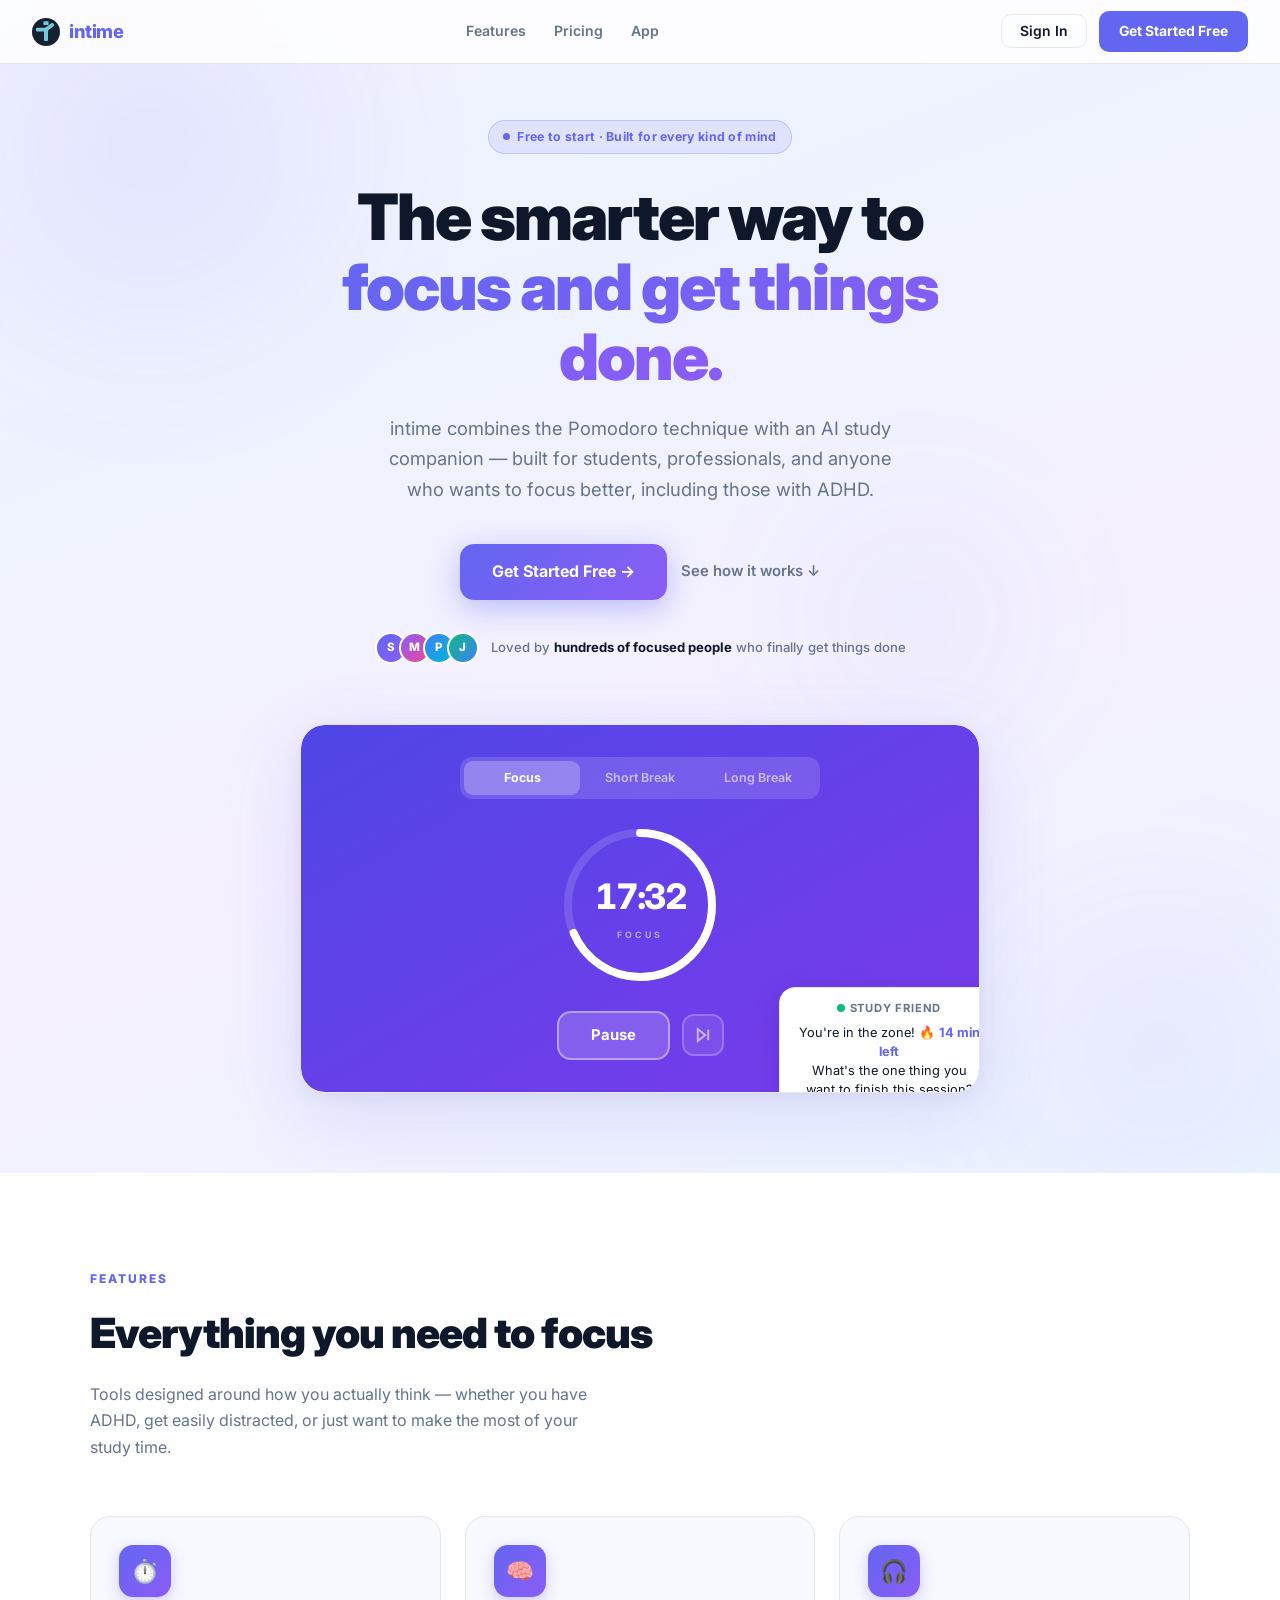
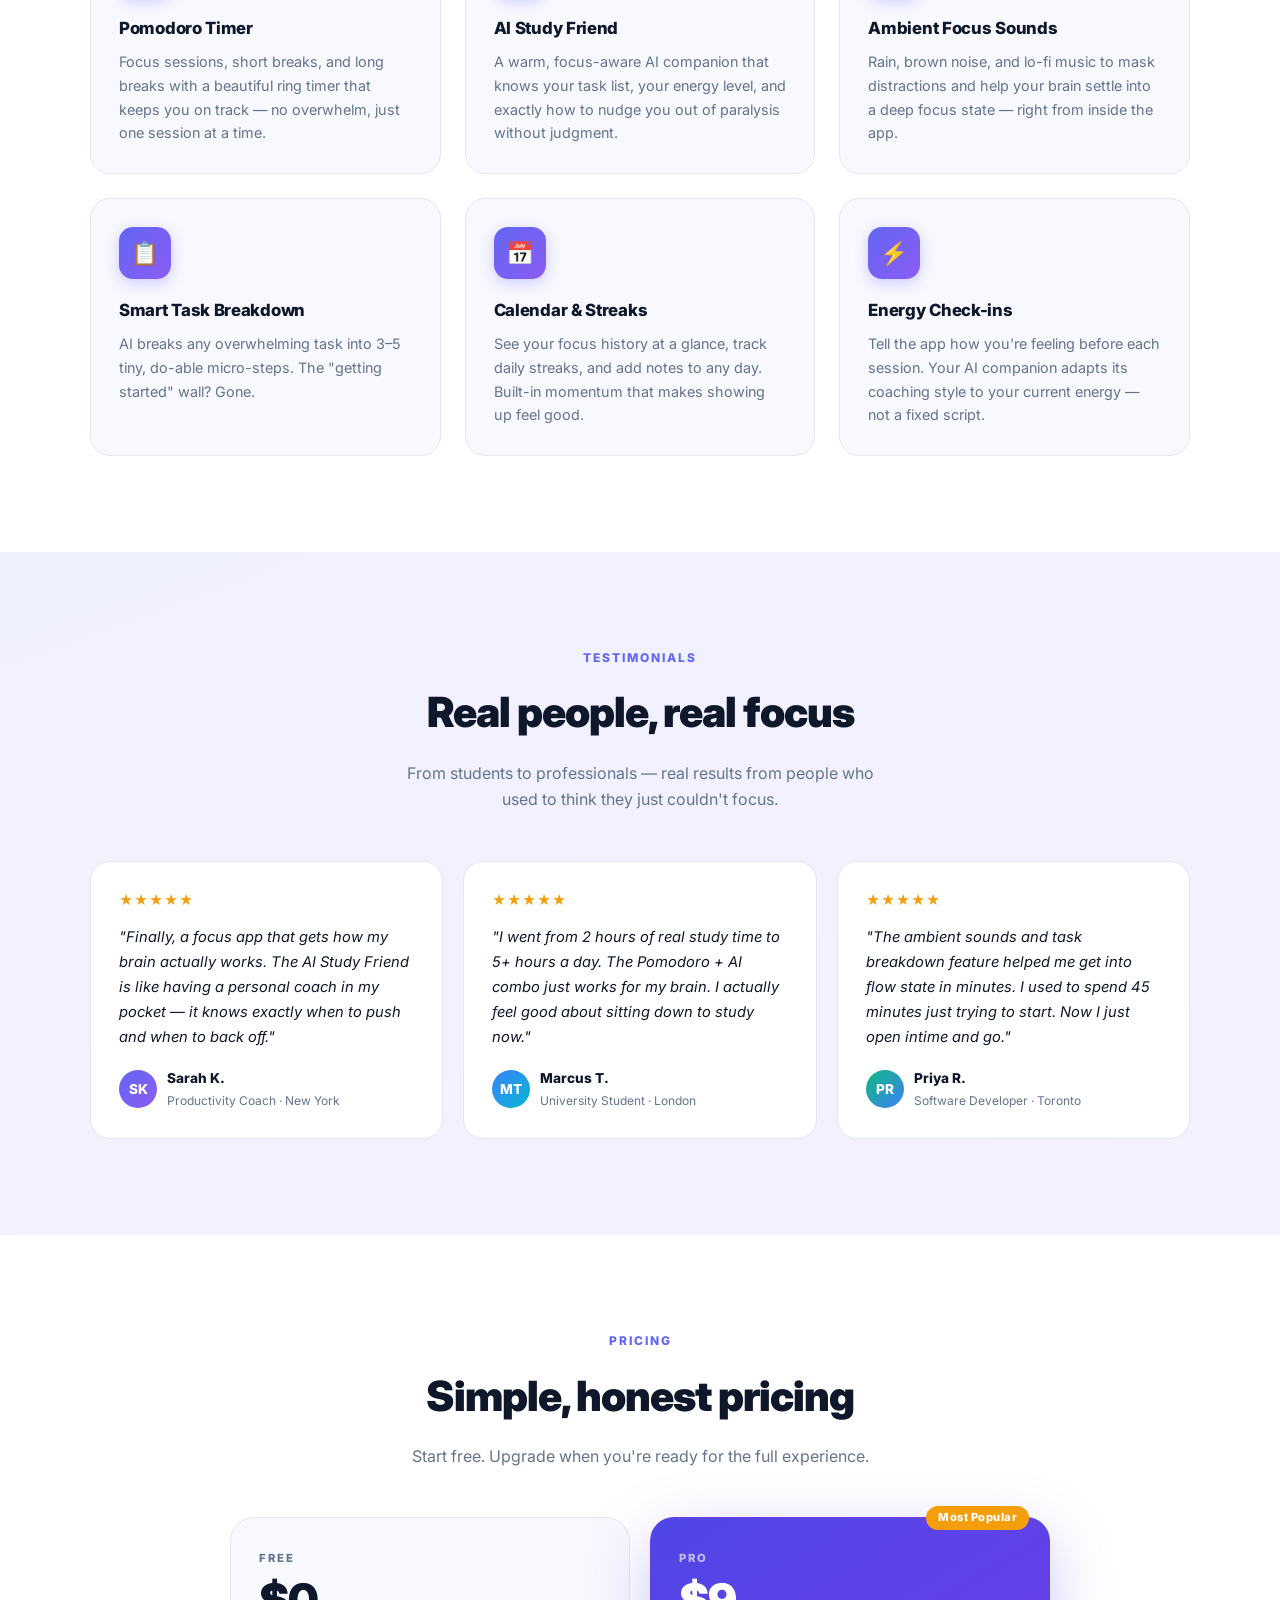
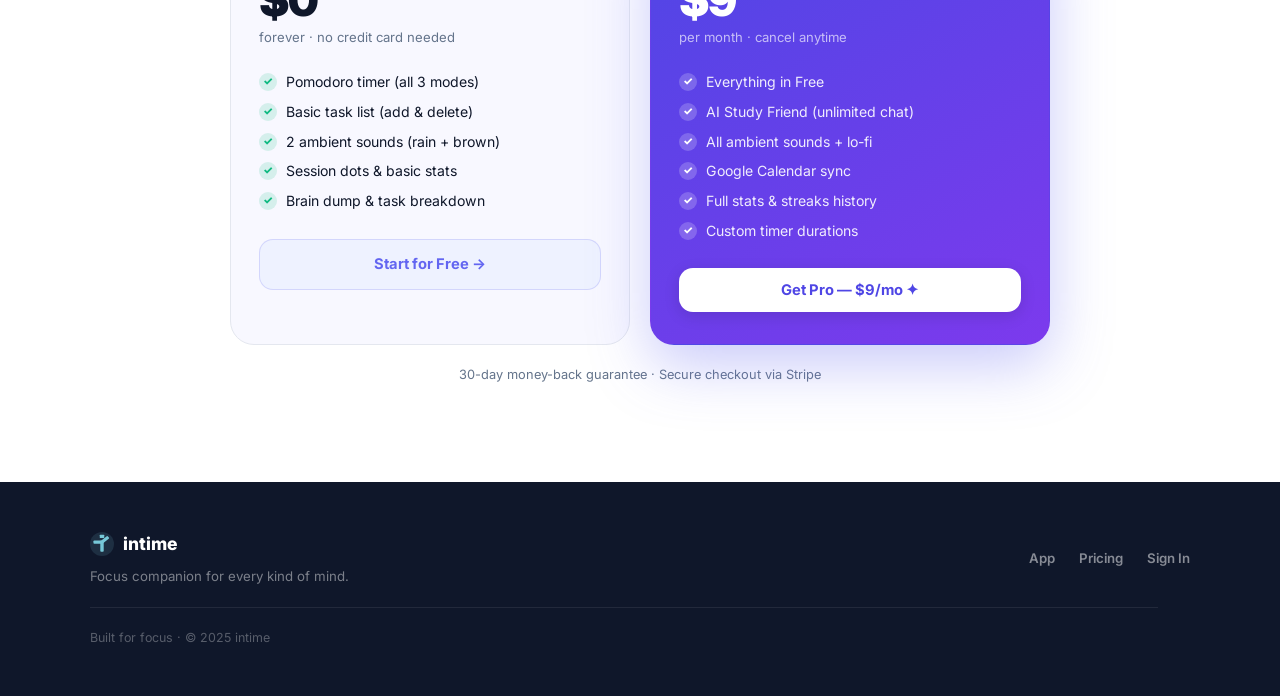
==== static/landing.html @ 189d14dd "Production-ready: deploy config + bug fixes - Fix critical auth vulnerability: server now verifies G" ====
<!DOCTYPE html>
<html lang="en">
<head>
    <meta charset="UTF-8">
    <meta name="viewport" content="width=device-width, initial-scale=1.0">
    <title>intime — Focus companion for every kind of mind</title>
    <script src="https://accounts.google.com/gsi/client" async defer></script>
    <link rel="preconnect" href="https://fonts.googleapis.com">
    <link rel="preconnect" href="https://fonts.gstatic.com" crossorigin>
    <link href="https://fonts.googleapis.com/css2?family=Inter:wght@400;500;600;700;800;900&display=swap" rel="stylesheet">
    <style>
        *, *::before, *::after { box-sizing: border-box; margin: 0; padding: 0; }
        :root {
            --primary: #6366F1;
            --primary-deep: #4F46E5;
            --primary-dim: #EEF2FF;
            --text: #0F172A;
            --text-muted: #64748B;
            --border: #E4E7EF;
            --bg: #F8F8FF;
            --panel: #FFFFFF;
            --success: #10B981;
        }
        html { scroll-behavior: smooth; }
        body {
            font-family: 'Inter', sans-serif;
            background: var(--bg);
            color: var(--text);
            line-height: 1.6;
            overflow-x: hidden;
        }

        /* ── Nav ── */
        .nav {
            position: fixed;
            top: 0; left: 0; right: 0;
            height: 64px;
            background: rgba(255,255,255,0.85);
            backdrop-filter: blur(12px);
            border-bottom: 1px solid var(--border);
            display: flex;
            align-items: center;
            justify-content: space-between;
            padding: 0 32px;
            z-index: 100;
        }
        .nav-logo {
            display: flex;
            align-items: center;
            gap: 9px;
            text-decoration: none;
            font-weight: 800;
            font-size: 1.15rem;
            color: var(--primary);
            letter-spacing: -0.4px;
        }
        .nav-links {
            display: flex;
            align-items: center;
            gap: 28px;
        }
        .nav-links a {
            text-decoration: none;
            font-size: 0.88rem;
            font-weight: 600;
            color: var(--text-muted);
            transition: color 0.15s;
        }
        .nav-links a:hover { color: var(--text); }
        .nav-cta {
            display: flex;
            align-items: center;
            gap: 12px;
        }
        .btn-ghost {
            padding: 8px 18px;
            border-radius: 10px;
            border: 1.5px solid var(--border);
            background: transparent;
            color: var(--text);
            font-size: 0.87rem;
            font-weight: 600;
            cursor: pointer;
            font-family: inherit;
            text-decoration: none;
            transition: border-color 0.15s;
        }
        .btn-ghost:hover { border-color: var(--primary); color: var(--primary); }
        .btn-primary {
            padding: 9px 20px;
            border-radius: 10px;
            border: none;
            background: var(--primary);
            color: white;
            font-size: 0.87rem;
            font-weight: 700;
            cursor: pointer;
            font-family: inherit;
            text-decoration: none;
            transition: opacity 0.15s, transform 0.1s;
        }
        .btn-primary:hover { opacity: 0.88; transform: translateY(-1px); }

        /* ── Hero ── */
        .hero {
            min-height: 100vh;
            display: flex;
            flex-direction: column;
            align-items: center;
            justify-content: center;
            text-align: center;
            padding: 120px 24px 80px;
            position: relative;
            overflow: hidden;
            background: linear-gradient(160deg, #F0F1FF 0%, #EEF2FF 30%, #F5F0FF 60%, #EBF4FF 100%);
        }
        .hero-blob {
            position: absolute;
            border-radius: 50%;
            filter: blur(80px);
            opacity: 0.5;
            pointer-events: none;
            animation: floatBlob 8s ease-in-out infinite;
        }
        .hero-blob-1 {
            width: 500px; height: 500px;
            background: radial-gradient(circle, rgba(99,102,241,0.25) 0%, transparent 70%);
            top: -100px; left: -100px;
            animation-delay: 0s;
        }
        .hero-blob-2 {
            width: 400px; height: 400px;
            background: radial-gradient(circle, rgba(139,92,246,0.2) 0%, transparent 70%);
            bottom: -80px; right: -80px;
            animation-delay: -3s;
        }
        .hero-blob-3 {
            width: 300px; height: 300px;
            background: radial-gradient(circle, rgba(59,130,246,0.15) 0%, transparent 70%);
            top: 40%; left: 60%;
            animation-delay: -5s;
        }
        @keyframes floatBlob {
            0%, 100% { transform: translate(0, 0) scale(1); }
            33%       { transform: translate(20px, -30px) scale(1.05); }
            66%       { transform: translate(-15px, 20px) scale(0.97); }
        }

        .hero-badge {
            display: inline-flex;
            align-items: center;
            gap: 7px;
            padding: 6px 14px;
            border-radius: 99px;
            background: rgba(99,102,241,0.1);
            border: 1px solid rgba(99,102,241,0.25);
            font-size: 0.77rem;
            font-weight: 700;
            color: var(--primary);
            letter-spacing: 0.3px;
            margin-bottom: 28px;
            position: relative;
        }
        .hero-badge-dot {
            width: 7px; height: 7px;
            border-radius: 50%;
            background: var(--primary);
            animation: pulse 2s ease-in-out infinite;
        }
        @keyframes pulse {
            0%, 100% { opacity: 1; transform: scale(1); }
            50% { opacity: 0.5; transform: scale(0.8); }
        }

        .hero-headline {
            font-size: clamp(2.4rem, 5.5vw, 4rem);
            font-weight: 900;
            line-height: 1.1;
            letter-spacing: -2px;
            color: var(--text);
            max-width: 760px;
            margin-bottom: 20px;
            position: relative;
        }
        .hero-headline .accent {
            background: linear-gradient(135deg, #6366F1, #8B5CF6);
            -webkit-background-clip: text;
            -webkit-text-fill-color: transparent;
            background-clip: text;
        }
        .hero-sub {
            font-size: 1.15rem;
            color: var(--text-muted);
            max-width: 520px;
            line-height: 1.65;
            margin-bottom: 40px;
            position: relative;
        }
        .hero-ctas {
            display: flex;
            align-items: center;
            gap: 14px;
            flex-wrap: wrap;
            justify-content: center;
            position: relative;
            margin-bottom: 20px;
        }
        .hero-cta-primary {
            padding: 15px 32px;
            border-radius: 14px;
            border: none;
            background: linear-gradient(135deg, #6366F1, #8B5CF6);
            color: white;
            font-size: 1rem;
            font-weight: 700;
            text-decoration: none;
            box-shadow: 0 8px 30px rgba(99,102,241,0.4);
            transition: transform 0.15s, box-shadow 0.15s, opacity 0.15s;
            display: inline-block;
        }
        .hero-cta-primary:hover {
            transform: translateY(-2px);
            box-shadow: 0 12px 40px rgba(99,102,241,0.5);
        }
        .hero-cta-secondary {
            font-size: 0.93rem;
            font-weight: 600;
            color: var(--text-muted);
            text-decoration: none;
            display: flex;
            align-items: center;
            gap: 6px;
            transition: color 0.15s;
        }
        .hero-cta-secondary:hover { color: var(--text); }

        .hero-social-proof {
            display: flex;
            align-items: center;
            gap: 12px;
            position: relative;
            margin-top: 12px;
        }
        .hero-avatars {
            display: flex;
            align-items: center;
        }
        .hero-avatar {
            width: 32px; height: 32px;
            border-radius: 50%;
            border: 2px solid white;
            background: linear-gradient(135deg, #6366F1, #8B5CF6);
            margin-left: -8px;
            font-size: 0.72rem;
            font-weight: 800;
            color: white;
            display: flex; align-items: center; justify-content: center;
        }
        .hero-avatar:first-child { margin-left: 0; }
        .hero-avatar-2 { background: linear-gradient(135deg, #8B5CF6, #EC4899); }
        .hero-avatar-3 { background: linear-gradient(135deg, #3B82F6, #06B6D4); }
        .hero-avatar-4 { background: linear-gradient(135deg, #10B981, #3B82F6); }
        .hero-proof-text {
            font-size: 0.82rem;
            color: var(--text-muted);
            font-weight: 500;
        }
        .hero-proof-text strong { color: var(--text); }

        /* ── Timer Illustration ── */
        .hero-visual {
            position: relative;
            margin-top: 60px;
            width: 100%;
            max-width: 680px;
        }
        .hero-app-card {
            background: white;
            border-radius: 24px;
            border: 1px solid var(--border);
            box-shadow: 0 24px 80px rgba(99,102,241,0.15), 0 4px 20px rgba(0,0,0,0.06);
            padding: 32px;
            display: flex;
            flex-direction: column;
            align-items: center;
            gap: 20px;
            position: relative;
            overflow: hidden;
        }
        .hero-app-card::before {
            content: '';
            position: absolute;
            inset: 0;
            background: linear-gradient(150deg, #4F46E5 0%, #7C3AED 100%);
            border-radius: 24px;
        }
        .hero-timer-wrap {
            position: relative;
            width: 180px; height: 180px;
        }
        .hero-timer-wrap svg { width: 100%; height: 100%; }
        .hero-timer-time {
            position: absolute;
            top: 50%; left: 50%;
            transform: translate(-50%, -50%);
            text-align: center;
        }
        .hero-timer-digits {
            font-size: 2.2rem;
            font-weight: 800;
            color: white;
            letter-spacing: -2px;
            font-variant-numeric: tabular-nums;
        }
        .hero-timer-label {
            font-size: 0.55rem;
            font-weight: 700;
            letter-spacing: 3px;
            color: rgba(255,255,255,0.55);
            margin-top: 4px;
        }
        .hero-chat-preview {
            position: absolute;
            bottom: -20px; right: -20px;
            background: white;
            border-radius: 16px;
            padding: 12px 16px;
            border: 1px solid var(--border);
            box-shadow: 0 8px 30px rgba(0,0,0,0.12);
            max-width: 220px;
            font-size: 0.8rem;
            line-height: 1.5;
            color: var(--text);
            z-index: 2;
        }
        .hero-chat-preview strong { color: var(--primary); }
        .hero-chat-dot {
            width: 8px; height: 8px;
            border-radius: 50%;
            background: var(--success);
            display: inline-block;
            margin-right: 5px;
        }

        /* ── Section Common ── */
        section { padding: 96px 24px; }
        .section-label {
            font-size: 0.75rem;
            font-weight: 800;
            letter-spacing: 2px;
            text-transform: uppercase;
            color: var(--primary);
            margin-bottom: 12px;
        }
        .section-title {
            font-size: clamp(1.8rem, 3.5vw, 2.6rem);
            font-weight: 900;
            letter-spacing: -1px;
            color: var(--text);
            margin-bottom: 14px;
        }
        .section-sub {
            font-size: 1rem;
            color: var(--text-muted);
            max-width: 500px;
            line-height: 1.65;
        }
        .section-header { margin-bottom: 56px; }

        /* ── Features ── */
        .features { background: var(--panel); }
        .features-inner {
            max-width: 1100px;
            margin: 0 auto;
        }
        .features-grid {
            display: grid;
            grid-template-columns: repeat(auto-fit, minmax(300px, 1fr));
            gap: 24px;
        }
        .feature-card {
            background: var(--bg);
            border: 1px solid var(--border);
            border-radius: 20px;
            padding: 28px;
            transition: box-shadow 0.2s, transform 0.2s;
        }
        .feature-card:hover {
            box-shadow: 0 8px 32px rgba(99,102,241,0.12);
            transform: translateY(-3px);
        }
        .feature-icon {
            width: 52px; height: 52px;
            border-radius: 14px;
            background: linear-gradient(135deg, var(--primary), #8B5CF6);
            display: flex; align-items: center; justify-content: center;
            font-size: 1.4rem;
            margin-bottom: 18px;
            box-shadow: 0 4px 14px rgba(99,102,241,0.3);
        }
        .feature-title {
            font-size: 1.05rem;
            font-weight: 800;
            color: var(--text);
            margin-bottom: 8px;
            letter-spacing: -0.3px;
        }
        .feature-desc {
            font-size: 0.9rem;
            color: var(--text-muted);
            line-height: 1.65;
        }

        /* ── Testimonials ── */
        .testimonials { background: linear-gradient(160deg, #F0F1FF, #F5F0FF); }
        .testimonials-inner { max-width: 1100px; margin: 0 auto; text-align: center; }
        .testimonials-grid {
            display: grid;
            grid-template-columns: repeat(auto-fit, minmax(280px, 1fr));
            gap: 20px;
            margin-top: 8px;
        }
        .testi-card {
            background: white;
            border: 1px solid var(--border);
            border-radius: 20px;
            padding: 28px;
            text-align: left;
            transition: box-shadow 0.2s;
        }
        .testi-card:hover { box-shadow: 0 8px 30px rgba(99,102,241,0.1); }
        .testi-stars {
            color: #F59E0B;
            font-size: 0.85rem;
            letter-spacing: 1px;
            margin-bottom: 14px;
        }
        .testi-quote {
            font-size: 0.92rem;
            color: var(--text);
            line-height: 1.7;
            margin-bottom: 18px;
            font-style: italic;
        }
        .testi-author {
            display: flex;
            align-items: center;
            gap: 10px;
        }
        .testi-avatar {
            width: 38px; height: 38px;
            border-radius: 50%;
            display: flex; align-items: center; justify-content: center;
            font-size: 0.85rem;
            font-weight: 800;
            color: white;
            flex-shrink: 0;
        }
        .ta1 { background: linear-gradient(135deg, #6366F1, #8B5CF6); }
        .ta2 { background: linear-gradient(135deg, #3B82F6, #06B6D4); }
        .ta3 { background: linear-gradient(135deg, #10B981, #3B82F6); }
        .testi-name { font-size: 0.85rem; font-weight: 800; color: var(--text); }
        .testi-role { font-size: 0.75rem; color: var(--text-muted); margin-top: 1px; }

        /* ── Pricing ── */
        .pricing { background: var(--panel); }
        .pricing-inner { max-width: 820px; margin: 0 auto; text-align: center; }
        .pricing-grid {
            display: grid;
            grid-template-columns: 1fr 1fr;
            gap: 20px;
            margin-top: 48px;
        }
        .pricing-card {
            background: var(--bg);
            border: 1.5px solid var(--border);
            border-radius: 24px;
            padding: 32px 28px;
            text-align: left;
            position: relative;
            transition: box-shadow 0.2s;
        }
        .pricing-card.pro {
            background: linear-gradient(150deg, #4F46E5 0%, #7C3AED 100%);
            border-color: transparent;
            box-shadow: 0 20px 60px rgba(99,102,241,0.35);
            color: white;
        }
        .pricing-badge {
            position: absolute;
            top: -12px; right: 20px;
            background: #F59E0B;
            color: white;
            font-size: 0.7rem;
            font-weight: 800;
            padding: 3px 12px;
            border-radius: 99px;
            letter-spacing: 0.5px;
        }
        .pricing-tier {
            font-size: 0.7rem;
            font-weight: 800;
            letter-spacing: 2px;
            text-transform: uppercase;
            color: var(--text-muted);
            margin-bottom: 10px;
        }
        .pricing-card.pro .pricing-tier { color: rgba(255,255,255,0.65); }
        .pricing-price {
            font-size: 2.8rem;
            font-weight: 900;
            letter-spacing: -2px;
            color: var(--text);
            margin-bottom: 4px;
            line-height: 1;
        }
        .pricing-card.pro .pricing-price { color: white; }
        .pricing-period {
            font-size: 0.82rem;
            color: var(--text-muted);
            margin-bottom: 24px;
        }
        .pricing-card.pro .pricing-period { color: rgba(255,255,255,0.65); }
        .pricing-features {
            list-style: none;
            display: flex;
            flex-direction: column;
            gap: 10px;
            margin-bottom: 28px;
        }
        .pricing-features li {
            display: flex;
            align-items: flex-start;
            gap: 9px;
            font-size: 0.88rem;
            color: var(--text);
            line-height: 1.4;
        }
        .pricing-card.pro .pricing-features li { color: rgba(255,255,255,0.9); }
        .pricing-features li::before {
            content: '✓';
            width: 18px; height: 18px;
            border-radius: 50%;
            background: rgba(16,185,129,0.15);
            color: var(--success);
            font-size: 0.7rem;
            font-weight: 800;
            display: flex; align-items: center; justify-content: center;
            flex-shrink: 0;
            margin-top: 1px;
        }
        .pricing-card.pro .pricing-features li::before {
            background: rgba(255,255,255,0.2);
            color: white;
        }
        .pricing-cta {
            display: block;
            width: 100%;
            padding: 13px;
            border-radius: 14px;
            text-align: center;
            font-weight: 700;
            font-size: 0.92rem;
            text-decoration: none;
            cursor: pointer;
            font-family: inherit;
            transition: opacity 0.15s, transform 0.1s;
        }
        .pricing-cta-free {
            background: var(--primary-dim);
            color: var(--primary);
            border: 1.5px solid rgba(99,102,241,0.2);
        }
        .pricing-cta-free:hover { opacity: 0.8; }
        .pricing-cta-pro {
            background: white;
            color: var(--primary-deep);
            border: none;
            box-shadow: 0 4px 16px rgba(0,0,0,0.12);
        }
        .pricing-cta-pro:hover { transform: translateY(-1px); box-shadow: 0 6px 20px rgba(0,0,0,0.16); }

        /* ── Footer ── */
        footer {
            background: var(--text);
            color: rgba(255,255,255,0.7);
            padding: 48px 32px;
        }
        .footer-inner {
            max-width: 1100px;
            margin: 0 auto;
            display: grid;
            grid-template-columns: 1fr auto;
            align-items: center;
            gap: 32px;
        }
        .footer-logo {
            display: flex;
            align-items: center;
            gap: 9px;
            font-weight: 800;
            font-size: 1.1rem;
            color: white;
            text-decoration: none;
            margin-bottom: 8px;
        }
        .footer-tagline {
            font-size: 0.83rem;
            color: rgba(255,255,255,0.45);
            margin-top: 4px;
        }
        .footer-links {
            display: flex;
            gap: 24px;
            align-items: center;
            flex-wrap: wrap;
        }
        .footer-links a {
            text-decoration: none;
            font-size: 0.83rem;
            font-weight: 600;
            color: rgba(255,255,255,0.5);
            transition: color 0.15s;
        }
        .footer-links a:hover { color: white; }
        .footer-brain {
            font-size: 0.78rem;
            color: rgba(255,255,255,0.3);
            margin-top: 20px;
            padding-top: 20px;
            border-top: 1px solid rgba(255,255,255,0.08);
        }

        /* ── Responsive ── */
        @media (max-width: 700px) {
            .nav-links { display: none; }
            .pricing-grid { grid-template-columns: 1fr; }
            .footer-inner { grid-template-columns: 1fr; }
            .hero { padding-top: 100px; }
            .hero-badge { display: none; }
        }
    </style>
</head>
<body>

<!-- Hidden Google Sign-In trigger -->
<div id="g_id_onload"
     data-client_id="121246915230-hrfas5irqhnb8sgg8qoc37ba51dqkg0g.apps.googleusercontent.com"
     data-callback="handleLandingSignIn"
     data-auto_prompt="false"
     style="display:none">
</div>

<!-- ── Nav ── -->
<nav class="nav">
    <a href="/" class="nav-logo">
        <svg width="28" height="28" viewBox="0 0 28 28" fill="none">
            <circle cx="14" cy="14" r="14" fill="#162232"/>
            <rect x="11.4" y="3.2" width="5.2" height="3.8" rx="0.7" fill="#76C8D8"/>
            <rect x="4" y="9.8" width="10" height="3.8" rx="1" fill="#76C8D8"/>
            <rect x="14" y="9.8" width="9.5" height="3.8" rx="1" fill="#76C8D8" transform="rotate(-38, 14, 11.7)"/>
            <rect x="12" y="9.8" width="4" height="13.2" rx="1" fill="#76C8D8"/>
        </svg>
        intime
    </a>
    <div class="nav-links">
        <a href="#features">Features</a>
        <a href="#pricing">Pricing</a>
        <a href="/app">App</a>
    </div>
    <div class="nav-cta">
        <button class="btn-ghost" onclick="triggerSignIn()">Sign In</button>
        <a href="/app" class="btn-primary">Get Started Free</a>
    </div>
</nav>

<!-- ── Hero ── -->
<section class="hero" id="hero">
    <div class="hero-blob hero-blob-1"></div>
    <div class="hero-blob hero-blob-2"></div>
    <div class="hero-blob hero-blob-3"></div>

    <div class="hero-badge">
        <span class="hero-badge-dot"></span>
        Free to start · Built for every kind of mind
    </div>

    <h1 class="hero-headline">
        The smarter way to<br>
        <span class="accent">focus and get things done.</span>
    </h1>
    <p class="hero-sub">
        intime combines the Pomodoro technique with an AI study companion
        — built for students, professionals, and anyone who wants to focus better,
        including those with ADHD.
    </p>

    <div class="hero-ctas">
        <a href="/app" class="hero-cta-primary">Get Started Free →</a>
        <a href="#features" class="hero-cta-secondary">See how it works ↓</a>
    </div>

    <div class="hero-social-proof">
        <div class="hero-avatars">
            <div class="hero-avatar">S</div>
            <div class="hero-avatar hero-avatar-2">M</div>
            <div class="hero-avatar hero-avatar-3">P</div>
            <div class="hero-avatar hero-avatar-4">J</div>
        </div>
        <p class="hero-proof-text">Loved by <strong>hundreds of focused people</strong> who finally get things done</p>
    </div>

    <!-- Stylized App Preview -->
    <div class="hero-visual">
        <div class="hero-app-card">
            <div style="position:relative;z-index:1;display:flex;flex-direction:column;align-items:center;gap:16px;width:100%">
                <!-- Mode tabs -->
                <div style="display:flex;background:rgba(255,255,255,0.14);border-radius:12px;padding:4px;gap:2px;width:100%;max-width:360px">
                    <div style="flex:1;padding:7px;border-radius:9px;background:rgba(255,255,255,0.24);color:white;font-size:0.78rem;font-weight:700;text-align:center">Focus</div>
                    <div style="flex:1;padding:7px;border-radius:9px;color:rgba(255,255,255,0.6);font-size:0.78rem;font-weight:600;text-align:center">Short Break</div>
                    <div style="flex:1;padding:7px;border-radius:9px;color:rgba(255,255,255,0.6);font-size:0.78rem;font-weight:600;text-align:center">Long Break</div>
                </div>
                <!-- Timer ring -->
                <div class="hero-timer-wrap">
                    <svg viewBox="0 0 180 180" fill="none">
                        <circle cx="90" cy="90" r="72" stroke="rgba(255,255,255,0.14)" stroke-width="8"/>
                        <circle cx="90" cy="90" r="72" stroke="white" stroke-width="8"
                            stroke-dasharray="310 452" stroke-linecap="round"
                            transform="rotate(-90 90 90)"/>
                    </svg>
                    <div class="hero-timer-time">
                        <div class="hero-timer-digits">17:32</div>
                        <div class="hero-timer-label">FOCUS</div>
                    </div>
                </div>
                <!-- Control buttons -->
                <div style="display:flex;gap:12px;align-items:center">
                    <div style="padding:11px 32px;border-radius:14px;border:2px solid rgba(255,255,255,0.42);background:rgba(255,255,255,0.17);color:white;font-weight:700;font-size:0.93rem">Pause</div>
                    <div style="width:42px;height:42px;border-radius:12px;border:2px solid rgba(255,255,255,0.22);background:rgba(255,255,255,0.09);display:flex;align-items:center;justify-content:center">
                        <svg width="18" height="18" viewBox="0 0 24 24" fill="none" stroke="rgba(255,255,255,0.6)" stroke-width="2.5"><polygon points="5 4 15 12 5 20 5 4"/><line x1="19" y1="5" x2="19" y2="19"/></svg>
                    </div>
                </div>
            </div>
            <!-- Floating chat bubble -->
            <div class="hero-chat-preview" style="z-index:2">
                <div style="font-size:0.7rem;font-weight:700;color:#64748B;text-transform:uppercase;letter-spacing:0.8px;margin-bottom:6px">
                    <span class="hero-chat-dot"></span>Study Friend
                </div>
                You're in the zone! 🔥 <strong>14 min left</strong><br>
                What's the one thing you want to finish this session?
            </div>
        </div>
    </div>
</section>

<!-- ── Features ── -->
<section class="features" id="features">
    <div class="features-inner">
        <div class="section-header">
            <p class="section-label">Features</p>
            <h2 class="section-title">Everything you need to focus</h2>
            <p class="section-sub">Tools designed around how you actually think — whether you have ADHD, get easily distracted, or just want to make the most of your study time.</p>
        </div>
        <div class="features-grid">
            <div class="feature-card">
                <div class="feature-icon">⏱️</div>
                <h3 class="feature-title">Pomodoro Timer</h3>
                <p class="feature-desc">Focus sessions, short breaks, and long breaks with a beautiful ring timer that keeps you on track — no overwhelm, just one session at a time.</p>
            </div>
            <div class="feature-card">
                <div class="feature-icon">🧠</div>
                <h3 class="feature-title">AI Study Friend</h3>
                <p class="feature-desc">A warm, focus-aware AI companion that knows your task list, your energy level, and exactly how to nudge you out of paralysis without judgment.</p>
            </div>
            <div class="feature-card">
                <div class="feature-icon">🎧</div>
                <h3 class="feature-title">Ambient Focus Sounds</h3>
                <p class="feature-desc">Rain, brown noise, and lo-fi music to mask distractions and help your brain settle into a deep focus state — right from inside the app.</p>
            </div>
            <div class="feature-card">
                <div class="feature-icon">📋</div>
                <h3 class="feature-title">Smart Task Breakdown</h3>
                <p class="feature-desc">AI breaks any overwhelming task into 3–5 tiny, do-able micro-steps. The "getting started" wall? Gone.</p>
            </div>
            <div class="feature-card">
                <div class="feature-icon">📅</div>
                <h3 class="feature-title">Calendar & Streaks</h3>
                <p class="feature-desc">See your focus history at a glance, track daily streaks, and add notes to any day. Built-in momentum that makes showing up feel good.</p>
            </div>
            <div class="feature-card">
                <div class="feature-icon">⚡</div>
                <h3 class="feature-title">Energy Check-ins</h3>
                <p class="feature-desc">Tell the app how you're feeling before each session. Your AI companion adapts its coaching style to your current energy — not a fixed script.</p>
            </div>
        </div>
    </div>
</section>

<!-- ── Testimonials ── -->
<section class="testimonials" id="testimonials">
    <div class="testimonials-inner">
        <p class="section-label">Testimonials</p>
        <h2 class="section-title">Real people, real focus</h2>
        <p class="section-sub" style="margin:0 auto 48px">From students to professionals — real results from people who used to think they just couldn't focus.</p>
        <div class="testimonials-grid">
            <div class="testi-card">
                <div class="testi-stars">★★★★★</div>
                <p class="testi-quote">"Finally, a focus app that gets how my brain actually works. The AI Study Friend is like having a personal coach in my pocket — it knows exactly when to push and when to back off."</p>
                <div class="testi-author">
                    <div class="testi-avatar ta1">SK</div>
                    <div>
                        <div class="testi-name">Sarah K.</div>
                        <div class="testi-role">Productivity Coach · New York</div>
                    </div>
                </div>
            </div>
            <div class="testi-card">
                <div class="testi-stars">★★★★★</div>
                <p class="testi-quote">"I went from 2 hours of real study time to 5+ hours a day. The Pomodoro + AI combo just works for my brain. I actually feel good about sitting down to study now."</p>
                <div class="testi-author">
                    <div class="testi-avatar ta2">MT</div>
                    <div>
                        <div class="testi-name">Marcus T.</div>
                        <div class="testi-role">University Student · London</div>
                    </div>
                </div>
            </div>
            <div class="testi-card">
                <div class="testi-stars">★★★★★</div>
                <p class="testi-quote">"The ambient sounds and task breakdown feature helped me get into flow state in minutes. I used to spend 45 minutes just trying to start. Now I just open intime and go."</p>
                <div class="testi-author">
                    <div class="testi-avatar ta3">PR</div>
                    <div>
                        <div class="testi-name">Priya R.</div>
                        <div class="testi-role">Software Developer · Toronto</div>
                    </div>
                </div>
            </div>
        </div>
    </div>
</section>

<!-- ── Pricing ── -->
<section class="pricing" id="pricing">
    <div class="pricing-inner">
        <p class="section-label">Pricing</p>
        <h2 class="section-title">Simple, honest pricing</h2>
        <p class="section-sub" style="margin:0 auto">Start free. Upgrade when you're ready for the full experience.</p>
        <div class="pricing-grid">
            <!-- Free -->
            <div class="pricing-card">
                <p class="pricing-tier">Free</p>
                <div class="pricing-price">$0</div>
                <p class="pricing-period">forever · no credit card needed</p>
                <ul class="pricing-features">
                    <li>Pomodoro timer (all 3 modes)</li>
                    <li>Basic task list (add &amp; delete)</li>
                    <li>2 ambient sounds (rain + brown)</li>
                    <li>Session dots &amp; basic stats</li>
                    <li>Brain dump &amp; task breakdown</li>
                </ul>
                <a href="/app" class="pricing-cta pricing-cta-free">Start for Free →</a>
            </div>
            <!-- Pro -->
            <div class="pricing-card pro">
                <div class="pricing-badge">Most Popular</div>
                <p class="pricing-tier">Pro</p>
                <div class="pricing-price">$9</div>
                <p class="pricing-period">per month · cancel anytime</p>
                <ul class="pricing-features">
                    <li>Everything in Free</li>
                    <li>AI Study Friend (unlimited chat)</li>
                    <li>All ambient sounds + lo-fi</li>
                    <li>Google Calendar sync</li>
                    <li>Full stats &amp; streaks history</li>
                    <li>Custom timer durations</li>
                </ul>
                <button class="pricing-cta pricing-cta-pro" onclick="goToPro()">Get Pro — $9/mo ✦</button>
            </div>
        </div>
        <p style="font-size:0.8rem;color:var(--text-muted);margin-top:20px;text-align:center">
            30-day money-back guarantee · Secure checkout via Stripe
        </p>
    </div>
</section>

<!-- ── Footer ── -->
<footer>
    <div class="footer-inner">
        <div>
            <a href="/" class="footer-logo">
                <svg width="24" height="24" viewBox="0 0 28 28" fill="none">
                    <circle cx="14" cy="14" r="14" fill="#1e2f42"/>
                    <rect x="11.4" y="3.2" width="5.2" height="3.8" rx="0.7" fill="#76C8D8"/>
                    <rect x="4" y="9.8" width="10" height="3.8" rx="1" fill="#76C8D8"/>
                    <rect x="14" y="9.8" width="9.5" height="3.8" rx="1" fill="#76C8D8" transform="rotate(-38, 14, 11.7)"/>
                    <rect x="12" y="9.8" width="4" height="13.2" rx="1" fill="#76C8D8"/>
                </svg>
                intime
            </a>
            <p class="footer-tagline">Focus companion for every kind of mind.</p>
        </div>
        <div class="footer-links">
            <a href="/app">App</a>
            <a href="#pricing">Pricing</a>
            <a href="/app">Sign In</a>
        </div>
    </div>
    <div class="footer-inner" style="padding-top:0">
        <p class="footer-brain">Built for focus · &copy; 2025 intime</p>
    </div>
</footer>

<script>
function triggerSignIn() {
    if (typeof google !== 'undefined') {
        google.accounts.id.prompt();
    }
}

window.handleLandingSignIn = (response) => {
    sessionStorage.setItem('google_credential', response.credential);
    window.location.href = '/app';
};

function goToPro() {
    const lastUser = localStorage.getItem('intime_last_user_id');
    if (lastUser) {
        window.location.href = '/pricing';
    } else {
        window.location.href = '/pricing';
    }
}

// If returning user, personalise nav CTA
const lastName = localStorage.getItem('intime_last_user_name');
if (lastName) {
    const cta = document.querySelector('.nav-cta .btn-primary');
    if (cta) { cta.textContent = `Continue as ${lastName} →`; }
}
</script>
</body>
</html>
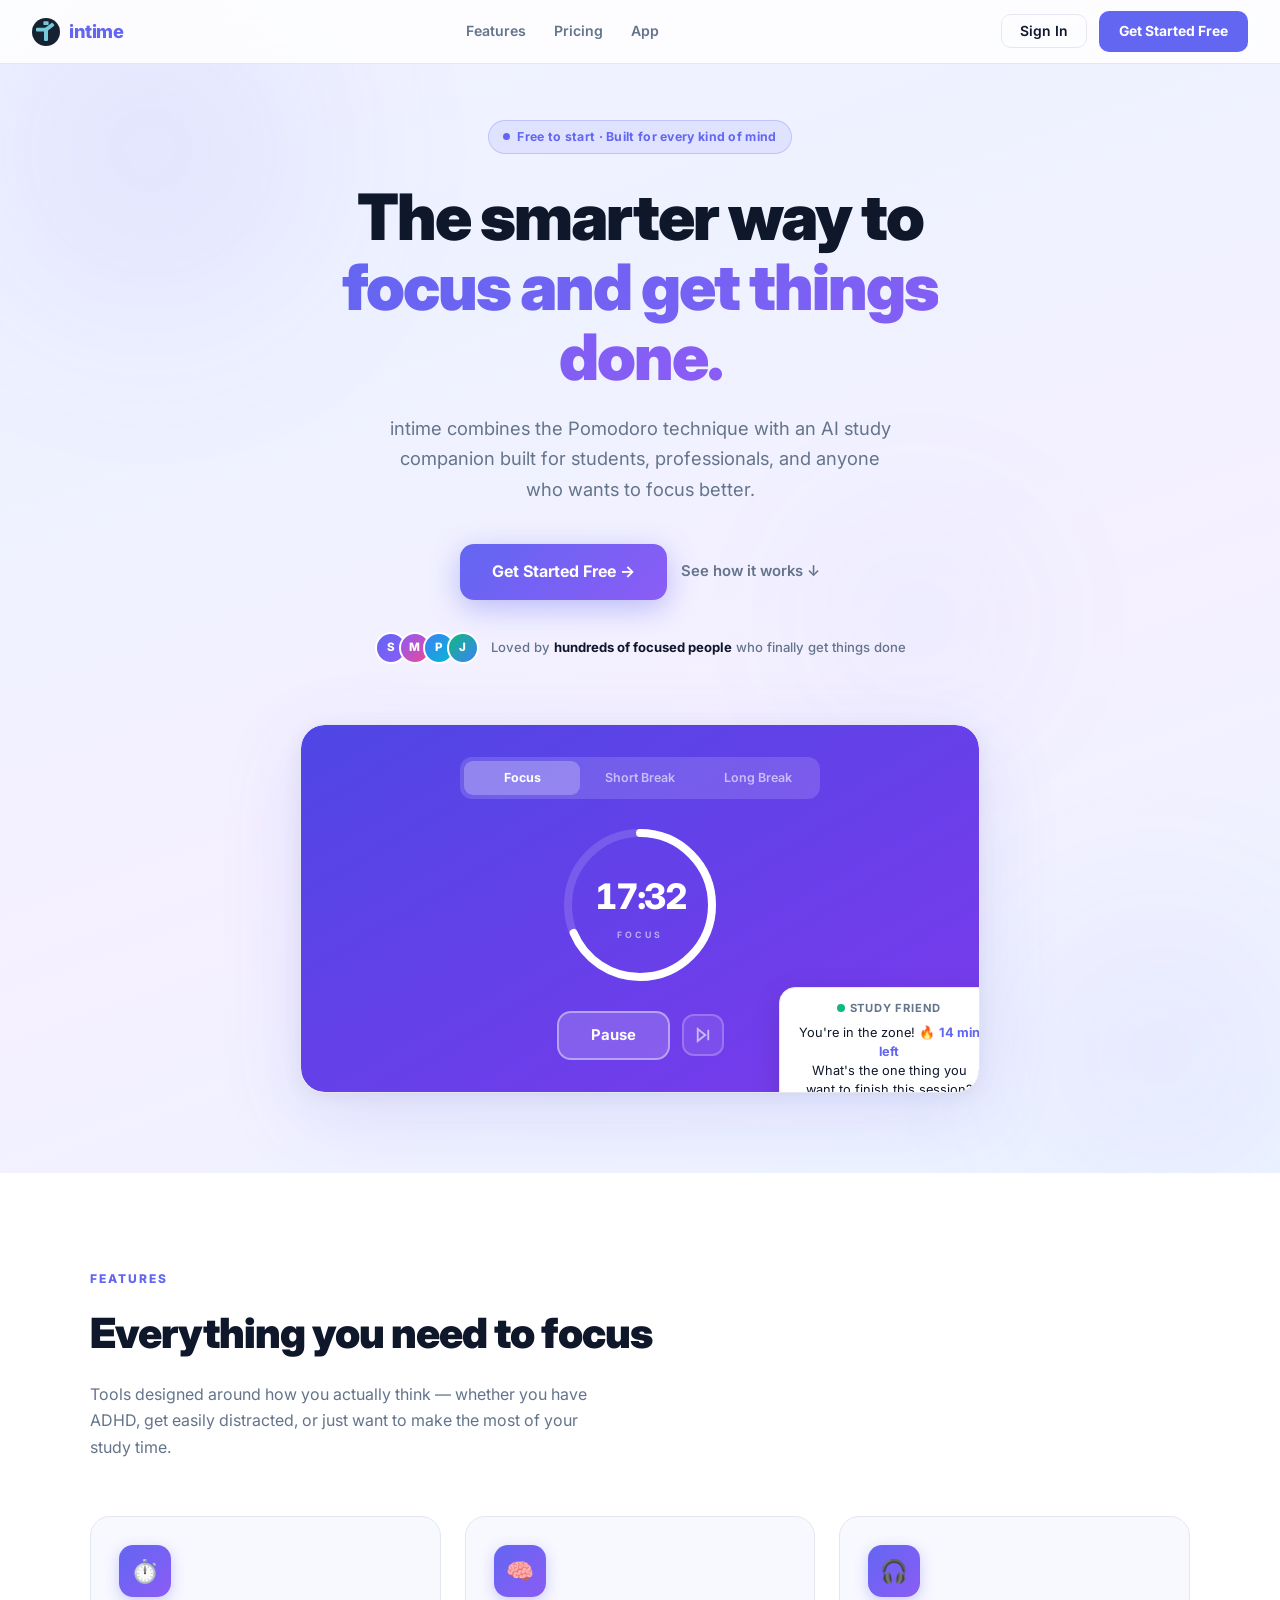
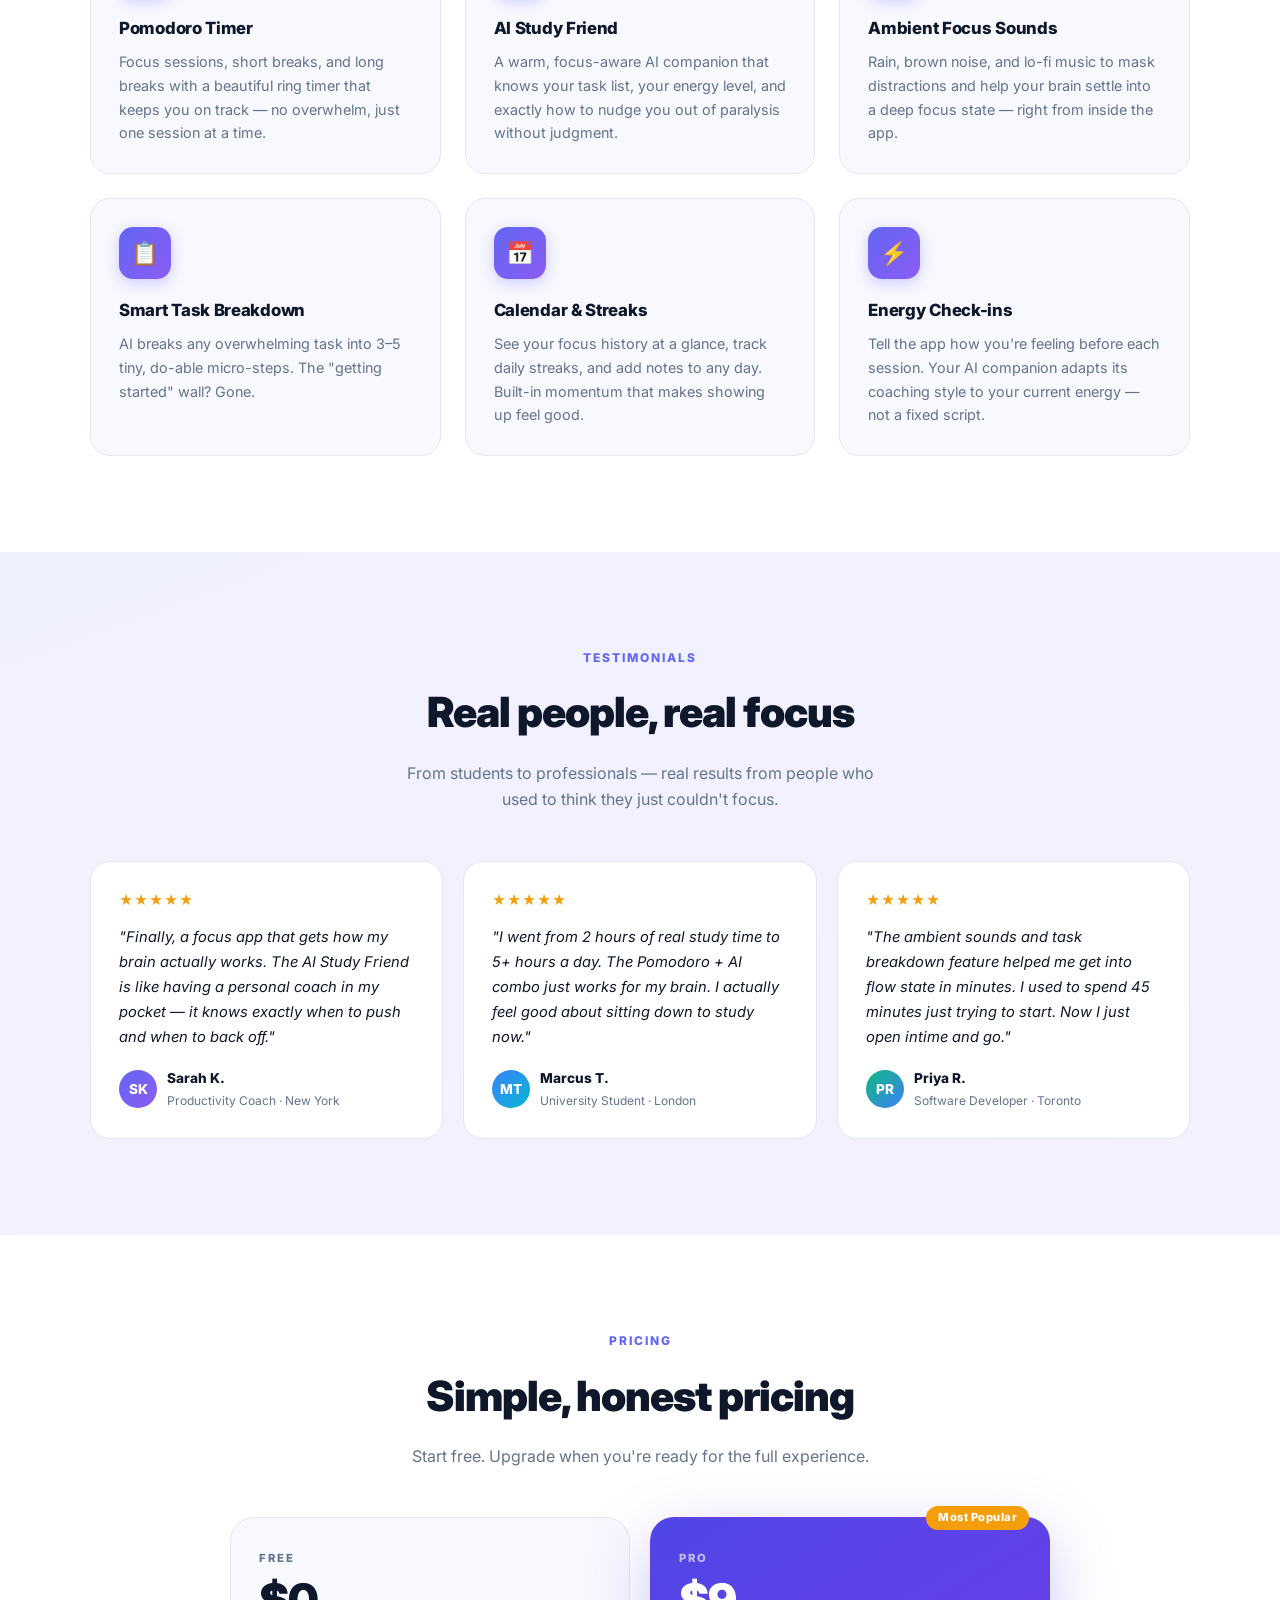
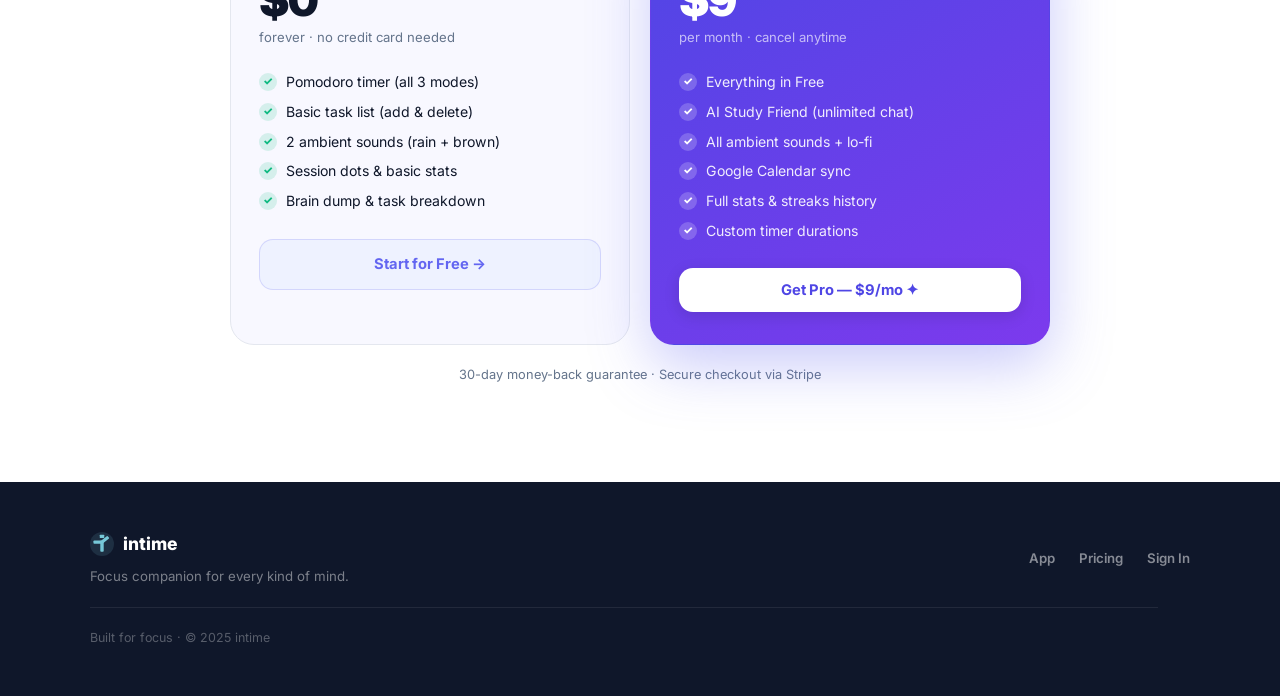
==== commit 8143cf5b: "Remove ADHD mention and em dash from landing hero text Co-Authored-By: Claude Sonnet 4.6 <noreply@an" ====
--- a/static/landing.html
+++ b/static/landing.html
@@ -691,8 +691,7 @@
     </h1>
     <p class="hero-sub">
         intime combines the Pomodoro technique with an AI study companion
-        — built for students, professionals, and anyone who wants to focus better,
-        including those with ADHD.
+        built for students, professionals, and anyone who wants to focus better.
     </p>
 
     <div class="hero-ctas">
